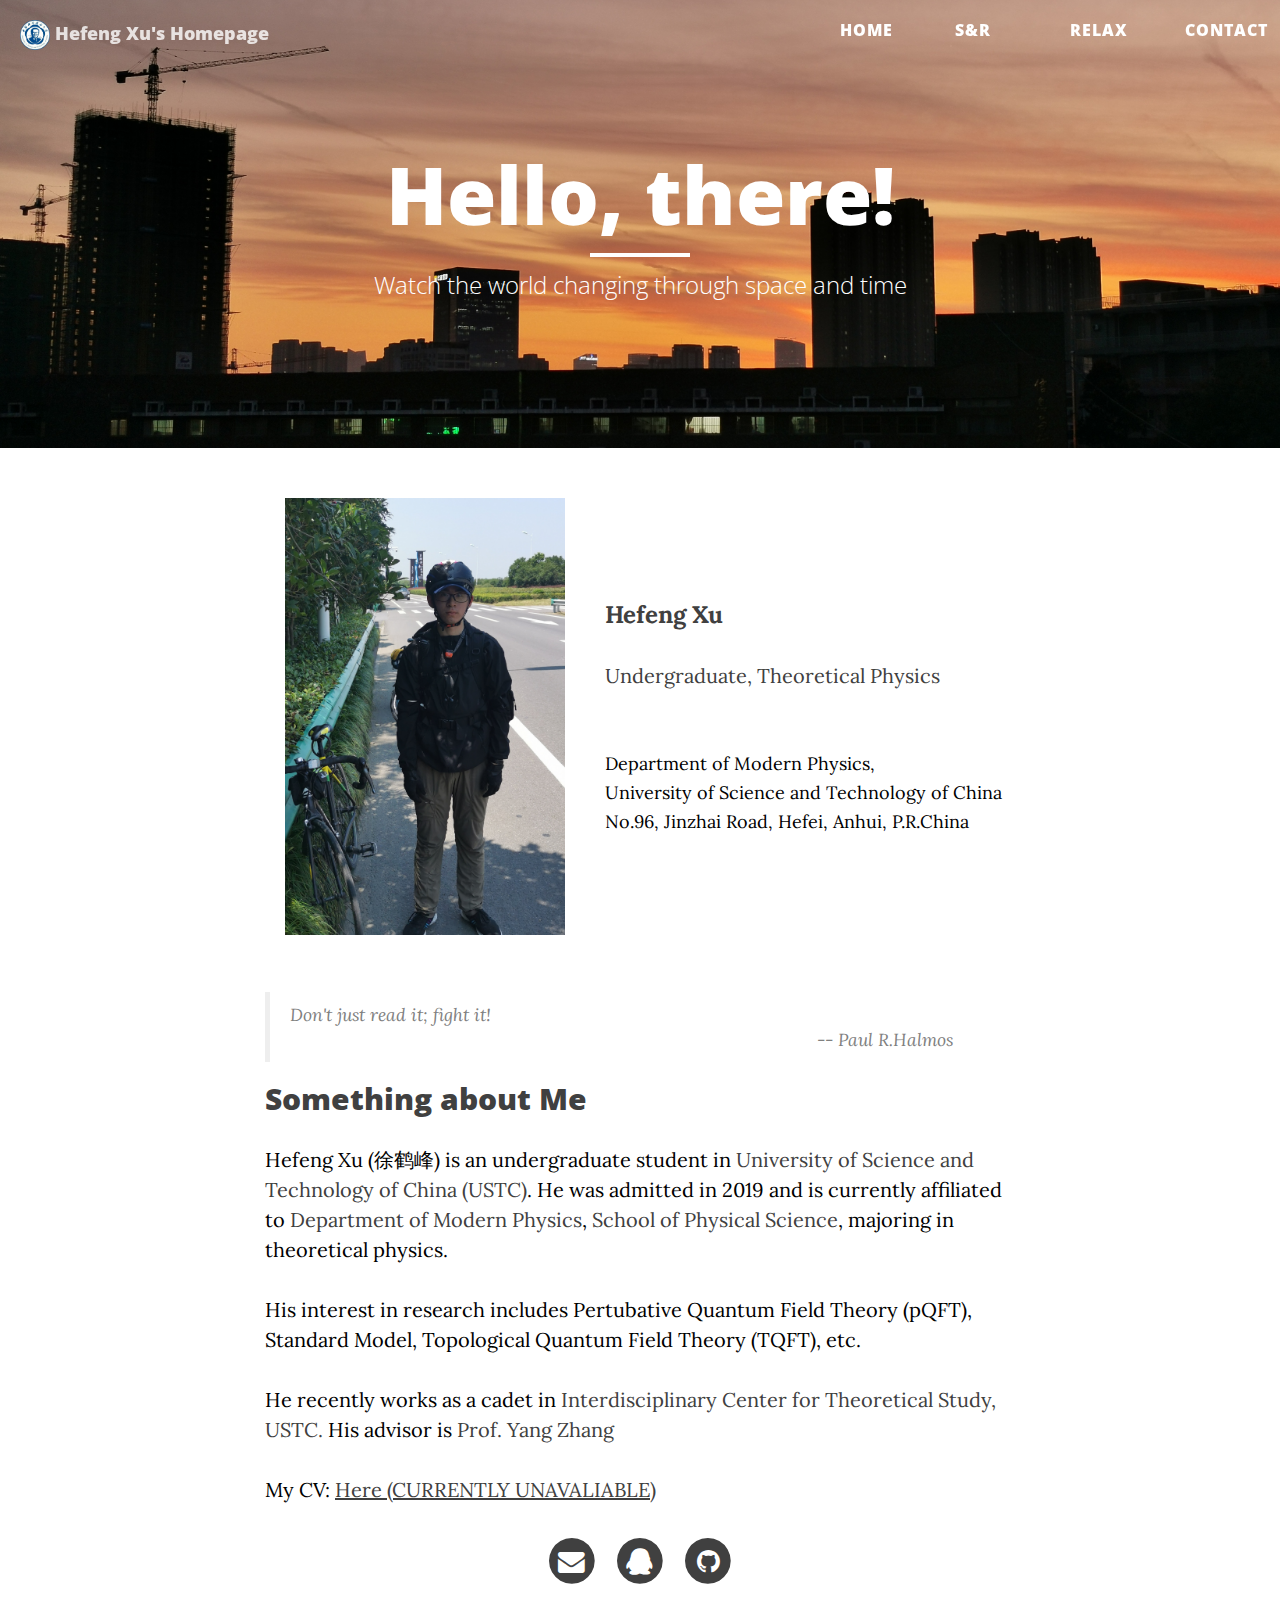
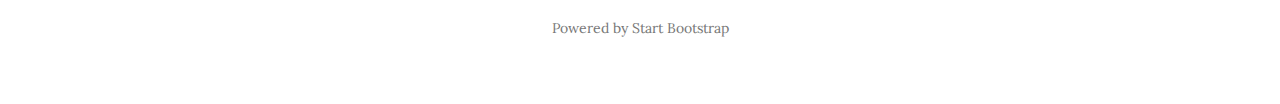
==== index.html @ b0796f43 "Add files via upload" ====
<!DOCTYPE html>
<html lang="en">

    <head>

        <meta charset="utf-8">
        <meta http-equiv="X-UA-Compatible" content="IE=edge">
        <meta name="viewport" content="width=device-width, initial-scale=1">
        <meta name="description" content="Homepage for Hefeng Xu,USTC">
        <meta name="author" content="Hefeng Xu">
        <link rel="shortcut icon" href="img/icon.png" type="image/x-icon">
    
        <title>Hefeng Xu's Homepage</title>
        <style>
            #bs-example-navbar-collapse-1 li{
                float: left;
                width: 115px;
                line-height:20px;
                text-align: center;
                position:relative;
                border:none;
            }
            #bs-example-navbar-collapse-1 li a {
                font-size:16px;
                display:block;
                outline:0;
                text-decoration:none; 
            }
    
            #bs-example-navbar-collapse-1 li:hover .dropdown_1column {
                left:0px;
                top:36px;
            }
            .dropdown_1column{ /* 下拉菜单边框颜色*/
                margin: 0px auto;
                position: absolute;
                left: -999em;
                text-align: left;
    
                border-top: none;
                width: 140px;
            }
            #bs-example-navbar-collapse-1 li:hover div a { /* 下拉菜单文字颜色*/
            font-size:12px
            ;color:#9999;
            }
            #bs-example-navbar-collapse-1 li:hover div a:hover{color:#e6f8e9;} /*下拉带单鼠标停留颜色*/
    
    
            #bs-example-navbar-collapse-1 li ul {
                list-style:none;padding:10px 5px;
            margin:0;
            }
            #bs-example-navbar-collapse-1 li ul li {
            font-size:12px;
            line-height:16px;
            position:relative;
            padding:0;margin:0;
            float:none;
            text-align:left;
            width:130px;
            }
            #bs-example-navbar-collapse-1 li ul li:hover {
            background:none;
            border:none;padding:0;
            margin:0;
            }
        </style>
        <!-- Bootstrap Core CSS -->
        <link href="css/bootstrap.min.css" rel="stylesheet">
    
        <!-- Custom CSS -->
        <link href="css/clean-blog.min.css" rel="stylesheet">
    
        <!-- Custom Fonts -->
        <link href="http://maxcdn.bootstrapcdn.com/font-awesome/4.1.0/css/font-awesome.min.css" rel="stylesheet" type="text/css">
        <link href='http://fonts.googleapis.com/css?family=Lora:400,700,400italic,700italic' rel='stylesheet' type='text/css'>
        <link href='http://fonts.googleapis.com/css?family=Open+Sans:300italic,400italic,600italic,700italic,800italic,400,300,600,700,800' rel='stylesheet' type='text/css'>
    
        <!-- HTML5 Shim and Respond.js IE8 support of HTML5 elements and media queries -->
        <!-- WARNING: Respond.js doesn't work if you view the page via file:// -->
        <!--[if lt IE 9]>
            <script src="https://oss.maxcdn.com/libs/html5shiv/3.7.0/html5shiv.js"></script>
            <script src="https://oss.maxcdn.com/libs/respond.js/1.4.2/respond.min.js"></script>
        <![endif]-->
    
    <!-- Google Analytics -->
    <script>
      (function(i,s,o,g,r,a,m){i['GoogleAnalyticsObject']=r;i[r]=i[r]||function(){
      (i[r].q=i[r].q||[]).push(arguments)},i[r].l=1*new Date();a=s.createElement(o),
      m=s.getElementsByTagName(o)[0];a.async=1;a.src=g;m.parentNode.insertBefore(a,m)
      })(window,document,'script','//www.google-analytics.com/analytics.js','ga');
    
      ga('create', 'UA-68269928-1', 'auto');
      ga('send', 'pageview');
    
    </script>
    <!-- End Google Analytics -->
    
    </head>
    
    <body>
    
        <!-- Navigation -->
        <nav class="navbar navbar-default navbar-custom navbar-fixed-top">
            <div class="container-fluid">
                <!-- Brand and toggle get grouped for better mobile display -->
                <div class="navbar-header page-scroll">
                    <button type="button" class="navbar-toggle" data-toggle="collapse" data-target="#bs-example-navbar-collapse-1">
                        <span class="sr-only">Toggle navigation</span>
                        <span class="icon-bar"></span>
                        <span class="icon-bar"></span>
                        <span class="icon-bar"></span>
                    </button>
                    <a class="navbar-brand" href="index.html"><div><img src=img/icon.png style="width:30px;height:30px;vertical-align:middle" alt="Hefeng Xu's Homepage"/>
        
                        Hefeng Xu's Homepage
                    </div></a>
                </div>
                
                    
                <!-- Collect the nav links, forms, and other content for toggling -->
                <div class="collapse navbar-collapse" id="bs-example-navbar-collapse-1">
                    <ul class="nav navbar-nav navbar-right">
                       <li><a class="navbar-nav" href="index.html">Home</a>
                        <div class="dropdown_1column">
                            <div class="col_1">
                                    <ul class="simple">
                                            <li><a href="index.html#ABOUT">About Me</a></li>
                                    </ul>
                            </div>
                       
                        </div>
                        </li>
                        <li>
                            <a class="navbar-nav" href="research.html">S&R</a>
                            <div class="dropdown_1column">
                                <div class="col_1">
                                        <ul class="simple">
                                                <li><a href="research.html#RESEARCH">Research Interests</a></li>
                                                <li><a href="research.html#SEMINARS">Seminars</a></li>
                                                <li><a href="research.html#TEACHING">Teaching</a></li>
                                                <li><a href="research.html#NOTES">Notes</a></li>
                                                <li><a href="research.html#PROJECTS">Projects</a></li>
                                                <li><a href="research.html#PUBLICATIONS">Publications</a></li>
                                                <li><a href="research.html#LINKS">Useful Links</a></li>
                                        </ul>
                                </div>
                           
                            </div>
                        </li>
                       <!-- <li> -->
                            <!-- <a href="gallery.html">Gallery</a> -->
                        <!-- </li> -->
                        <!-- <li> -->
                            <!-- <a href="#">Fun</a> -->
                        <!-- </li> -->
                       <li>
                            <a class="navbar-nav" href="relax.html">Relax</a>
                            <div class="dropdown_1column">
                                <div class="col_1">
                                        <ul class="simple">
                                                <li><a href="relax.html#PHOTO">Photographs</a></li>
                                                <li><a href="relax.html#LE">LE Fan</a></li>
                                                <li><a href="relax.html#Train">Trainholic</a></li>
                                        </ul>
                                </div>
                            </div>
                        </li>
                       <li>
                            <a class="navbar-nav" href="contact.html">Contact</a>
                            <div class="dropdown_1column">
                                <div class="col_1">
                                        <ul class="simple">
                                                <li><a href="contact.html#MAIL">Email</a></li>
                                                <li><a href="contact.html#GITHUB">Github</a></li>
                                                <li><a href="contact.html#SOCIAL">Social Media</a></li>
                                                <li><a href="contact.html#ADD">Address</a></li>
                                        </ul>
                                </div>
                            </div>
                        </li>
                    </ul>
                </div>
                <!-- /.navbar-collapse -->
            </div>
            <!-- /.container -->
        </nav>
    
        <!-- Page Header -->
        <!-- Set your background image for this header on the line below. -->
        <header class="intro-header" style="background-image: url('img/home.jpg')">
            <div class="container">
                <div class="row">
                    <div class="col-lg-8 col-lg-offset-2 col-md-10 col-md-offset-1">
                        <div class="site-heading">
                            <h1>Hello, there!</h1>
                            <hr class="small">
                            <span class="subheading">Watch the world changing through space and time</span>
                        </div>
                    </div>
                </div>
            </div>
        </header>
    
    
        <!-- Main Content -->
    <article>
            <div class="container">
                <div class="row">
                    <div class="col-lg-8 col-lg-offset-2 col-md-10 col-md-offset-1" id="ABOUT">
                    <table class="imgtable"><tr><td>
                        &emsp;<img src="photo/me.jpg" alt="My photo" width="280" /></a>&emsp;&emsp;</td>
                        <td align="left">
                        <div><b><font size="5">Hefeng Xu</font></b> <p></p>
                            Undergraduate, Theoretical Physics <p></p> <a href="https://mphy.ustc.edu.cn/"><font size="4" color="black"><br>Department of Modern Physics,</br> University of Science and Technology of China </font></a><br />
                        <a href="https://www.google.com/maps/place/Facebook/@37.485073,-122.1504711,17z/data=!3m1!4b1!4m5!3m4!1s0x808fbc96de8dc419:0x64979e438bf4e3a5!8m2!3d37.485073!4d-122.1482824"><font size="4" color="black">No.96, Jinzhai Road, Hefei, Anhui, P.R.China</font></a>
                        </div>
                   <!--      <p><font size="3">This site is mirrored at: </font></p>
                        <ul>
                            <li><a href="http://academic.hugochan.net"><font size="3" color="blue">http://academic.hugochan.net</font></a>
                            </li>
                            <li><a href="http://cs.rpi.edu/~cheny39"><font size="3" color="blue">http://cs.rpi.edu/~cheny39</font></a>
                            </li>
                        </ul> -->
                        </td></tr></table>
                    </div>
                    <div class="col-lg-8 col-lg-offset-2 col-md-10 col-md-offset-1">
                        <br/><br/>
                        <blockquote>
                       Don't just read it; fight it!
                        </br>&emsp;&emsp;&emsp;&emsp;&emsp;&emsp;&emsp;&emsp;&emsp;&emsp;&emsp;&emsp;&emsp;&emsp;&emsp;&emsp;&emsp;&emsp;&emsp;&emsp;&emsp;&emsp;&emsp;&emsp;&emsp;&emsp;&emsp;&emsp;&emsp;
                        -- Paul R.Halmos
                        </blockquote>
                        <h2>Something about Me</h2>
                        <font color="black"><p>Hefeng Xu (徐鹤峰) is an undergraduate student in <a href="https://ustc.edu.cn" style="text-decoration:none" color="black">University of Science and Technology of China (USTC)</a>. He was admitted in 2019 and is currently affiliated to <a href="https://mphy.ustc.edu.cn" style="text-decoration:none" color="black">Department of Modern Physics</a>, <a href="https://en.physics.ustc.edu.cn" style="text-decoration:none" color="black">School of Physical Science</a>, majoring in theoretical physics.</p>
                        <p>His interest in research includes Pertubative Quantum Field Theory (pQFT), Standard Model, Topological Quantum Field Theory (TQFT), etc. </p>
                        <p>He recently works as a cadet in <a href="http://icts.ustc.edu.cn/english/" style="text-decoration:none" color="black">Interdisciplinary Center for Theoretical Study, USTC.</a> His advisor is <a href="http://staff.ustc.edu.cn/yzhphy" style="text-decoration:none" color="black">Prof. Yang Zhang</a></p>
                        <p>My CV: <a href="file/CV.pdf">Here (CURRENTLY UNAVALIABLE)</a></p>
                    </div>   
    
        <!-- Footer -->
        <footer>
            <div class="container">
                <div class="row">
                    <div class="col-lg-8 col-lg-offset-2 col-md-10 col-md-offset-1">
                        <ul class="list-inline text-center">
                            <li>
                                <a href="mailto:rwinters@mail.ustc.edu.cn" title="rwinters@mail.ustc.edu.cn">
                                    <span class="fa-stack fa-lg">
                                        <i class="fa fa-circle fa-stack-2x"></i>
                                        <i class="fa fa-envelope fa-stack-1x fa-inverse"></i>
                                    </span>
                                </a>
                            </li>
                                <li>
                                <a href="#" title="Classified!">
                                    <span class="fa-stack fa-lg">
                                        <i class="fa fa-circle fa-stack-2x"></i>
                                        <i class="fa fa-qq fa-stack-1x fa-inverse"></i>
                                    </span>
                                </a>
                            </li>
                            <li>
                                <a href="https://github.com/RWUSTC?tab=repositories">
                                    <span class="fa-stack fa-lg">
                                        <i class="fa fa-circle fa-stack-2x"></i>
                                        <i class="fa fa-github fa-stack-1x fa-inverse"></i>
                                    </span>
                                </a>
                            </li>
                        </ul>
                        <p class="copyright text-muted">Powered by Start Bootstrap</p>
                        <!-- Page last modified on September 24, 2015 -->
                    </div>
                </div>
            </div>
        </footer>
    
        <!-- jQuery -->
        <script src="js/jquery.js"></script>
    
        <!-- Bootstrap Core JavaScript -->
        <script src="js/bootstrap.min.js"></script>
    
        <!-- Custom Theme JavaScript -->
        <script src="js/clean-blog.min.js"></script>
    
    </body>
    
    </html>
---- css/clean-blog.min.css ----
/*!
 * Clean Blog v1.0.0 (http://startbootstrap.com)
 * Copyright 2014 Start Bootstrap
 * Licensed under Apache 2.0 (https://github.com/IronSummitMedia/startbootstrap/blob/gh-pages/LICENSE)
 */

body{font-family:Lora,'Times New Roman',serif;font-size:20px;color:#404040}p{line-height:1.5;margin:30px 0}p a{text-decoration:underline}h1,h2,h3,h4,h5,h6{font-family:'Open Sans','Helvetica Neue',Helvetica,Arial,sans-serif;font-weight:800}a{color:#404040}a:hover,a:focus{color:#0085a1}a img:hover,a img:focus{cursor:zoom-in}blockquote{color:gray;font-style:italic}hr.small{max-width:100px;margin:15px auto;border-width:4px;border-color:#fff}.navbar-custom{position:absolute;top:0;left:0;width:100%;z-index:3;font-family:'Open Sans','Helvetica Neue',Helvetica,Arial,sans-serif}.navbar-custom .navbar-brand{font-weight:800}.navbar-custom .nav li a{text-transform:uppercase;font-size:12px;font-weight:800;letter-spacing:1px}@media only screen and (min-width:768px){.navbar-custom{background:0 0;border-bottom:1px solid transparent}.navbar-custom .navbar-brand{color:#fff;padding:20px}.navbar-custom .navbar-brand:hover,.navbar-custom .navbar-brand:focus{color:rgba(255,255,255,.8)}.navbar-custom .nav li a{color:#fff;padding:20px}.navbar-custom .nav li a:hover,.navbar-custom .nav li a:focus{color:rgba(255,255,255,.8)}}@media only screen and (min-width:1170px){.navbar-custom{-webkit-transition:background-color .3s;-moz-transition:background-color .3s;transition:background-color .3s;-webkit-transform:translate3d(0,0,0);-moz-transform:translate3d(0,0,0);-ms-transform:translate3d(0,0,0);-o-transform:translate3d(0,0,0);transform:translate3d(0,0,0);-webkit-backface-visibility:hidden;backface-visibility:hidden}.navbar-custom.is-fixed{position:fixed;top:-61px;background-color:rgba(255,255,255,.9);border-bottom:1px solid #f2f2f2;-webkit-transition:-webkit-transform .3s;-moz-transition:-moz-transform .3s;transition:transform .3s}.navbar-custom.is-fixed .navbar-brand{color:#404040}.navbar-custom.is-fixed .navbar-brand:hover,.navbar-custom.is-fixed .navbar-brand:focus{color:#0085a1}.navbar-custom.is-fixed .nav li a{color:#404040}.navbar-custom.is-fixed .nav li a:hover,.navbar-custom.is-fixed .nav li a:focus{color:#0085a1}.navbar-custom.is-visible{-webkit-transform:translate3d(0,100%,0);-moz-transform:translate3d(0,100%,0);-ms-transform:translate3d(0,100%,0);-o-transform:translate3d(0,100%,0);transform:translate3d(0,100%,0)}}.intro-header{background-color:gray;background:no-repeat center center;background-attachment:scroll;-webkit-background-size:cover;-moz-background-size:cover;background-size:cover;-o-background-size:cover;margin-bottom:50px}.intro-header .site-heading,.intro-header .post-heading,.intro-header .page-heading{padding:100px 0 50px;color:#fff}@media only screen and (min-width:768px){.intro-header .site-heading,.intro-header .post-heading,.intro-header .page-heading{padding:150px 0}}.intro-header .site-heading,.intro-header .page-heading{text-align:center}.intro-header .site-heading h1,.intro-header .page-heading h1{margin-top:0;font-size:50px}.intro-header .site-heading .subheading,.intro-header .page-heading .subheading{font-size:24px;line-height:1.1;display:block;font-family:'Open Sans','Helvetica Neue',Helvetica,Arial,sans-serif;font-weight:300;margin:10px 0 0}@media only screen and (min-width:768px){.intro-header .site-heading h1,.intro-header .page-heading h1{font-size:80px}}.intro-header .post-heading h1{font-size:35px}.intro-header .post-heading .subheading,.intro-header .post-heading .meta{line-height:1.1;display:block}.intro-header .post-heading .subheading{font-family:'Open Sans','Helvetica Neue',Helvetica,Arial,sans-serif;font-size:24px;margin:10px 0 30px;font-weight:600}.intro-header .post-heading .meta{font-family:Lora,'Times New Roman',serif;font-style:italic;font-weight:300;font-size:20px}.intro-header .post-heading .meta a{color:#fff}@media only screen and (min-width:768px){.intro-header .post-heading h1{font-size:55px}.intro-header .post-heading .subheading{font-size:30px}}.post-preview>a{color:#404040}.post-preview>a:hover,.post-preview>a:focus{text-decoration:none;color:#0085a1}.post-preview>a>.post-title{font-size:30px;margin-top:30px;margin-bottom:10px}.post-preview>a>.post-subtitle{margin:0;font-weight:300;margin-bottom:10px}.post-preview>.post-meta{color:gray;font-size:18px;font-style:italic;margin-top:0}.post-preview>.post-meta>a{text-decoration:none;color:#404040}.post-preview>.post-meta>a:hover,.post-preview>.post-meta>a:focus{color:#0085a1;text-decoration:underline}@media only screen and (min-width:768px){.post-preview>a>.post-title{font-size:36px}}.section-heading{font-size:36px;margin-top:60px;font-weight:700}.caption{text-align:center;font-size:14px;padding:10px;font-style:italic;margin:0;display:block;border-bottom-right-radius:5px;border-bottom-left-radius:5px}footer{padding:50px 0 65px}footer .list-inline{margin:0;padding:0}footer .copyright{font-size:14px;text-align:center;margin-bottom:0}.floating-label-form-group{font-size:14px;position:relative;margin-bottom:0;padding-bottom:.5em;border-bottom:1px solid #eee}.floating-label-form-group input,.floating-label-form-group textarea{z-index:1;position:relative;padding-right:0;padding-left:0;border:none;border-radius:0;font-size:1.5em;background:0 0;box-shadow:none!important;resize:none}.floating-label-form-group label{display:block;z-index:0;position:relative;top:2em;margin:0;font-size:.85em;line-height:1.764705882em;vertical-align:middle;vertical-align:baseline;opacity:0;-webkit-transition:top .3s ease,opacity .3s ease;-moz-transition:top .3s ease,opacity .3s ease;-ms-transition:top .3s ease,opacity .3s ease;transition:top .3s ease,opacity .3s ease}.floating-label-form-group::not(:first-child){padding-left:14px;border-left:1px solid #eee}.floating-label-form-group-with-value label{top:0;opacity:1}.floating-label-form-group-with-focus label{color:#0085a1}form .row:first-child .floating-label-form-group{border-top:1px solid #eee}.btn{font-family:'Open Sans','Helvetica Neue',Helvetica,Arial,sans-serif;text-transform:uppercase;font-size:14px;font-weight:800;letter-spacing:1px;border-radius:0;padding:15px 25px}.btn-lg{font-size:16px;padding:25px 35px}.btn-default:hover,.btn-default:focus{background-color:#0085a1;border:1px solid #0085a1;color:#fff}.pager{margin:20px 0 0}.pager li>a,.pager li>span{font-family:'Open Sans','Helvetica Neue',Helvetica,Arial,sans-serif;text-transform:uppercase;font-size:14px;font-weight:800;letter-spacing:1px;padding:15px 25px;background-color:#fff;border-radius:0}.pager li>a:hover,.pager li>a:focus{color:#fff;background-color:#0085a1;border:1px solid #0085a1}.pager .disabled>a,.pager .disabled>a:hover,.pager .disabled>a:focus,.pager .disabled>span{color:gray;background-color:#404040;cursor:not-allowed}::-moz-selection{color:#fff;text-shadow:none;background:#0085a1}::selection{color:#fff;text-shadow:none;background:#0085a1}img::selection{color:#fff;background:0 0}img::-moz-selection{color:#fff;background:0 0}body{webkit-tap-highlight-color:#0085a1}
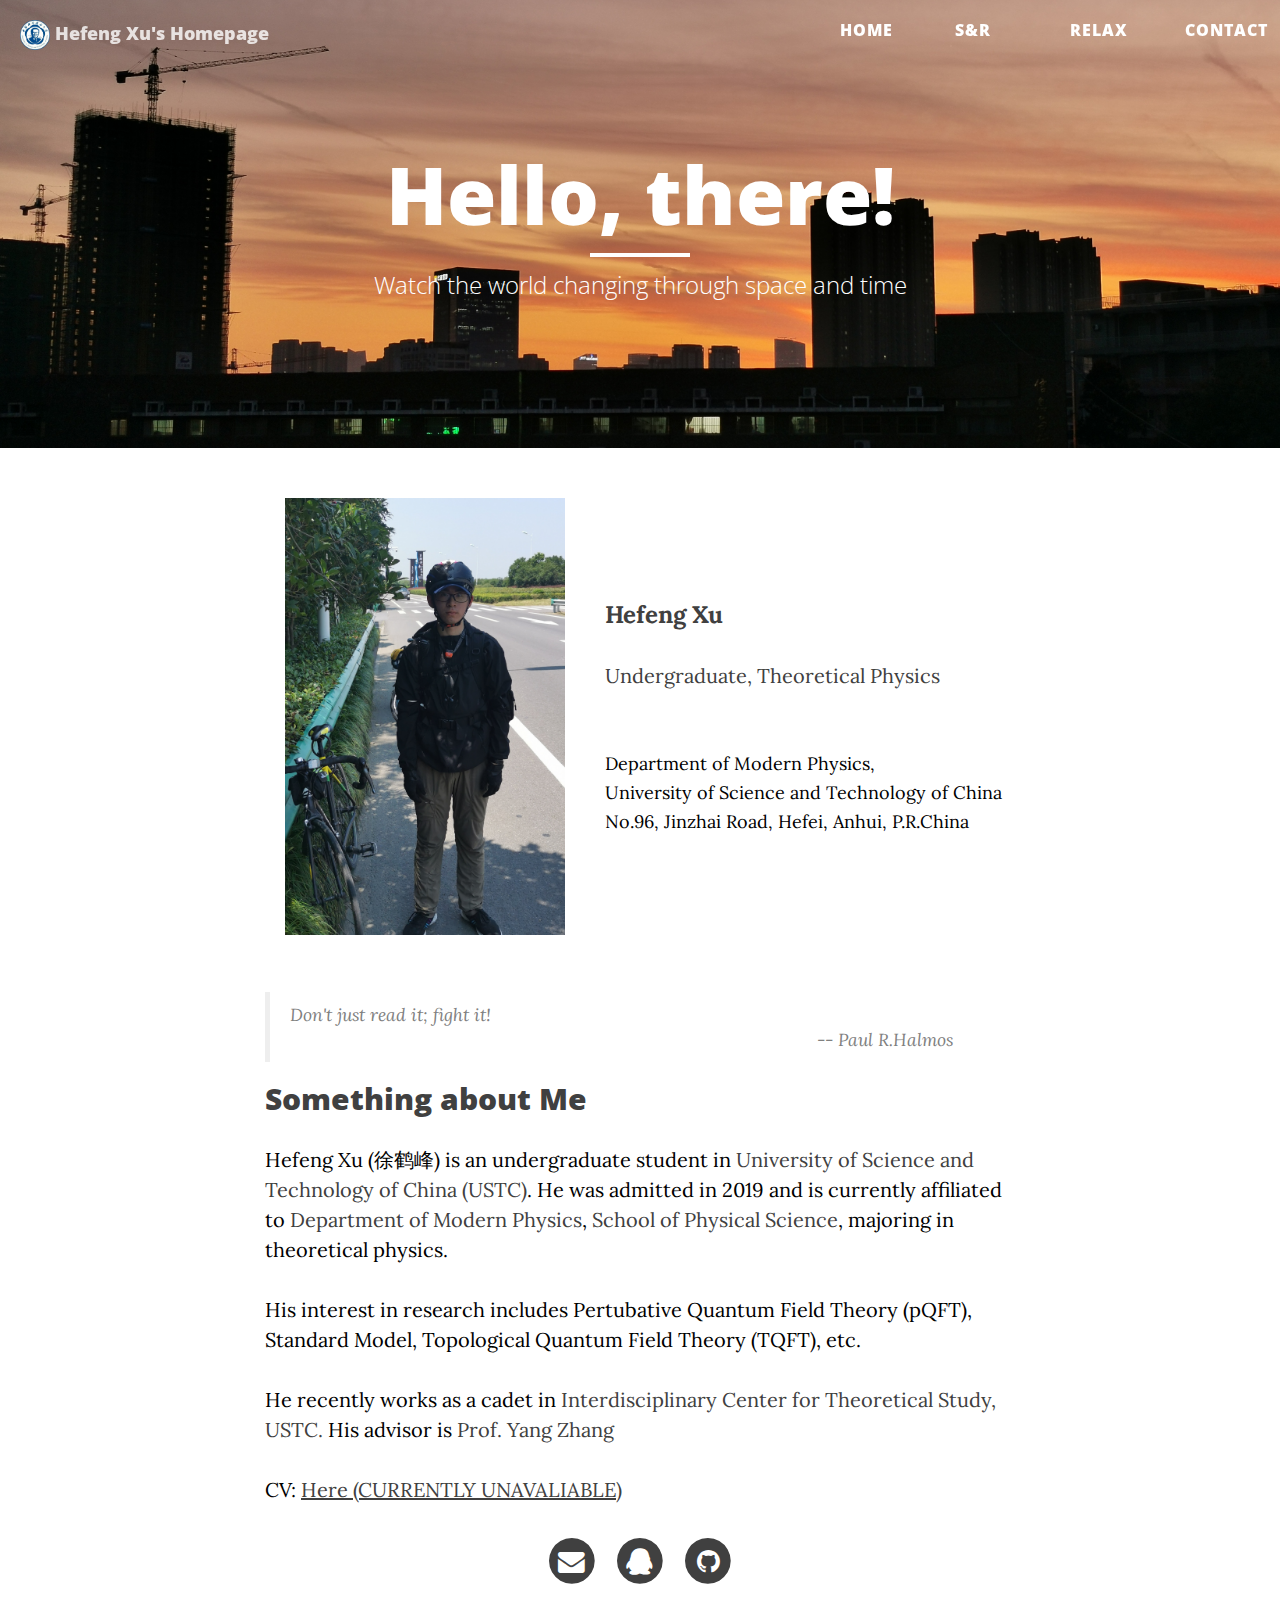
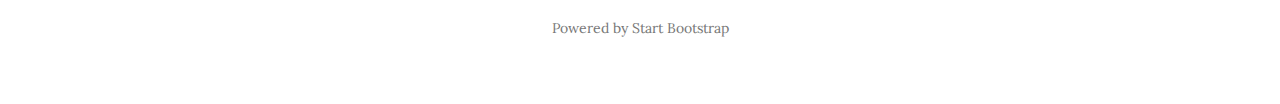
==== commit 42ff526b: "Update index.html" ====
--- a/index.html
+++ b/index.html
@@ -73,9 +73,9 @@
         <link href="css/clean-blog.min.css" rel="stylesheet">
     
         <!-- Custom Fonts -->
-        <link href="http://maxcdn.bootstrapcdn.com/font-awesome/4.1.0/css/font-awesome.min.css" rel="stylesheet" type="text/css">
-        <link href='http://fonts.googleapis.com/css?family=Lora:400,700,400italic,700italic' rel='stylesheet' type='text/css'>
-        <link href='http://fonts.googleapis.com/css?family=Open+Sans:300italic,400italic,600italic,700italic,800italic,400,300,600,700,800' rel='stylesheet' type='text/css'>
+        <link href="https://maxcdn.bootstrapcdn.com/font-awesome/4.1.0/css/font-awesome.min.css" rel="stylesheet" type="text/css">
+        <link href='https://fonts.googleapis.com/css?family=Lora:400,700,400italic,700italic' rel='stylesheet' type='text/css'>
+        <link href='https://fonts.googleapis.com/css?family=Open+Sans:300italic,400italic,600italic,700italic,800italic,400,300,600,700,800' rel='stylesheet' type='text/css'>
     
         <!-- HTML5 Shim and Respond.js IE8 support of HTML5 elements and media queries -->
         <!-- WARNING: Respond.js doesn't work if you view the page via file:// -->
@@ -236,7 +236,7 @@
                         <font color="black"><p>Hefeng Xu (徐鹤峰) is an undergraduate student in <a href="https://ustc.edu.cn" style="text-decoration:none" color="black">University of Science and Technology of China (USTC)</a>. He was admitted in 2019 and is currently affiliated to <a href="https://mphy.ustc.edu.cn" style="text-decoration:none" color="black">Department of Modern Physics</a>, <a href="https://en.physics.ustc.edu.cn" style="text-decoration:none" color="black">School of Physical Science</a>, majoring in theoretical physics.</p>
                         <p>His interest in research includes Pertubative Quantum Field Theory (pQFT), Standard Model, Topological Quantum Field Theory (TQFT), etc. </p>
                         <p>He recently works as a cadet in <a href="http://icts.ustc.edu.cn/english/" style="text-decoration:none" color="black">Interdisciplinary Center for Theoretical Study, USTC.</a> His advisor is <a href="http://staff.ustc.edu.cn/yzhphy" style="text-decoration:none" color="black">Prof. Yang Zhang</a></p>
-                        <p>My CV: <a href="file/CV.pdf">Here (CURRENTLY UNAVALIABLE)</a></p>
+                        <p>CV: <a href="file/CV.pdf">Here (CURRENTLY UNAVALIABLE)</a></p>
                     </div>   
     
         <!-- Footer -->
@@ -289,4 +289,4 @@
     </body>
     
     </html>
-    +    
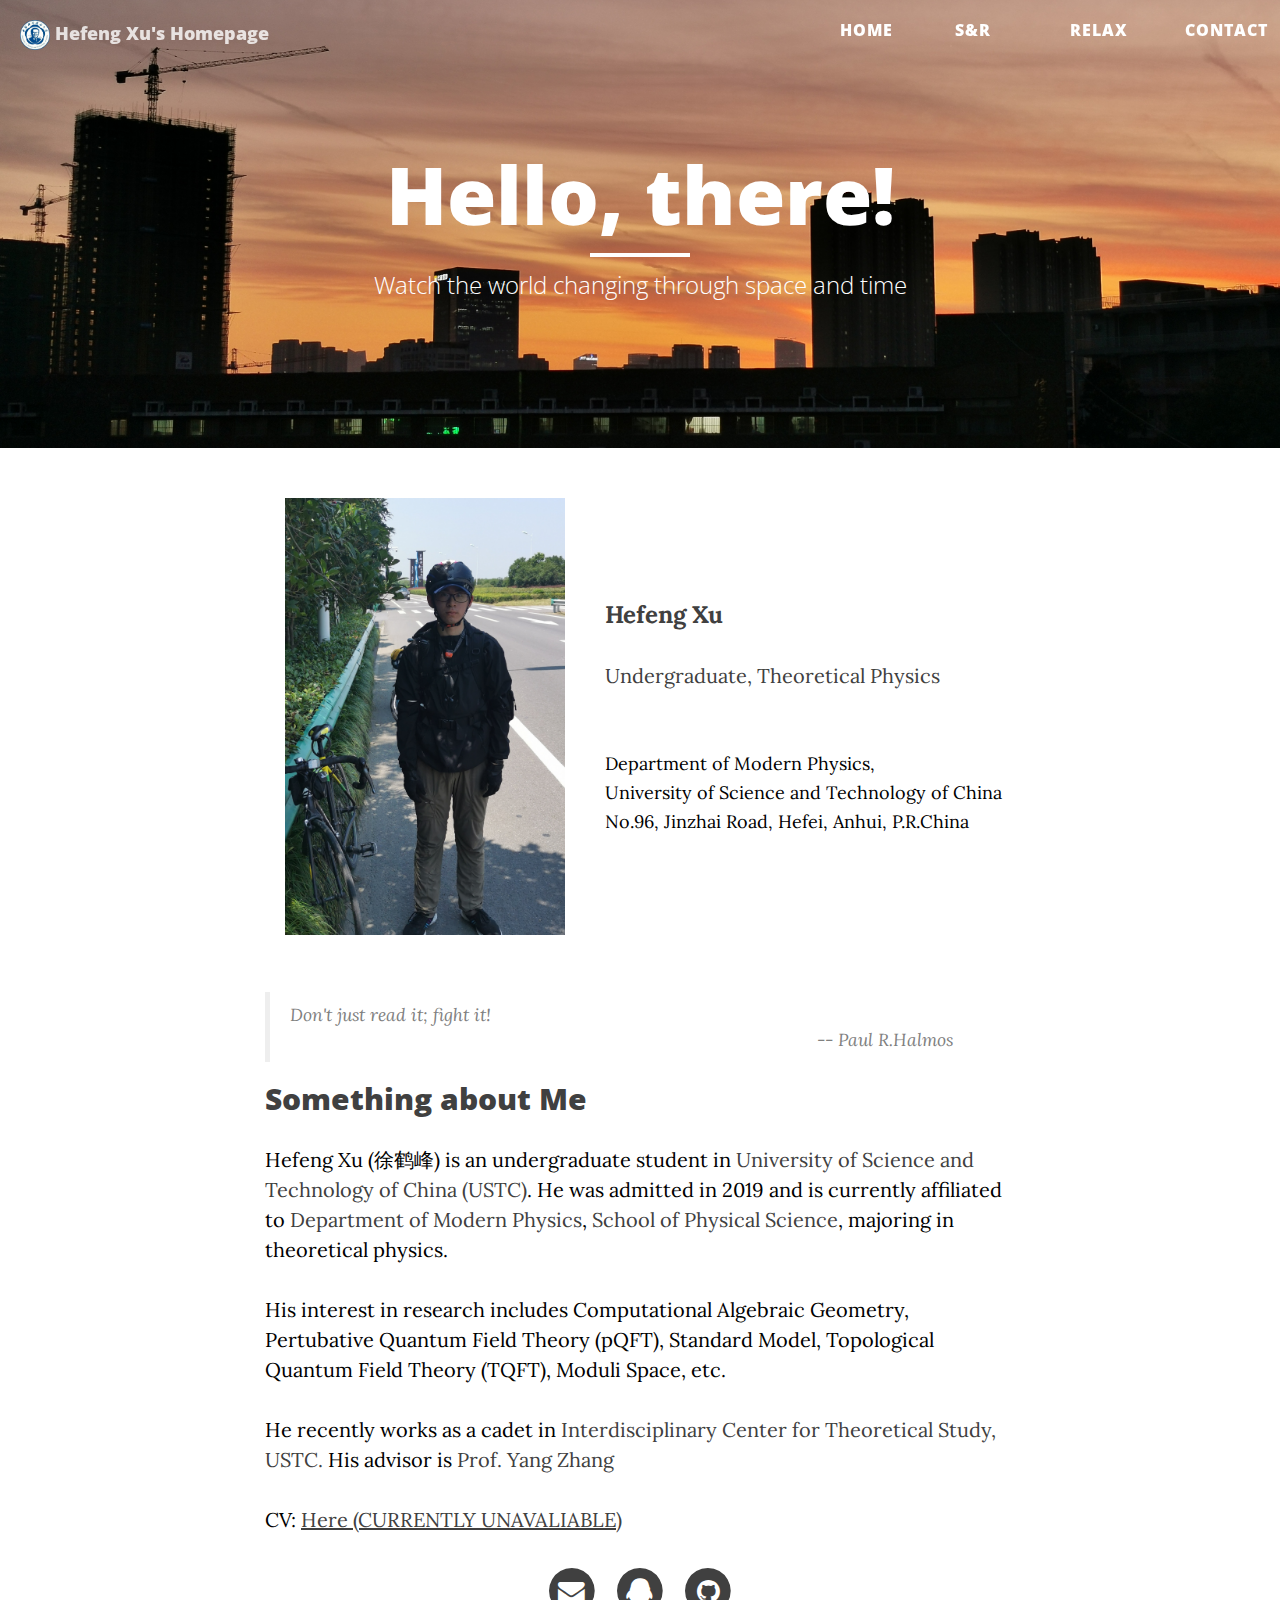
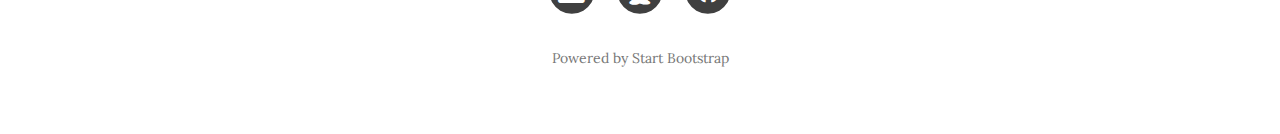
==== commit 5a91f3ec: "Update index.html" ====
--- a/index.html
+++ b/index.html
@@ -234,7 +234,7 @@
                         </blockquote>
                         <h2>Something about Me</h2>
                         <font color="black"><p>Hefeng Xu (徐鹤峰) is an undergraduate student in <a href="https://ustc.edu.cn" style="text-decoration:none" color="black">University of Science and Technology of China (USTC)</a>. He was admitted in 2019 and is currently affiliated to <a href="https://mphy.ustc.edu.cn" style="text-decoration:none" color="black">Department of Modern Physics</a>, <a href="https://en.physics.ustc.edu.cn" style="text-decoration:none" color="black">School of Physical Science</a>, majoring in theoretical physics.</p>
-                        <p>His interest in research includes Pertubative Quantum Field Theory (pQFT), Standard Model, Topological Quantum Field Theory (TQFT), etc. </p>
+                        <p>His interest in research includes Computational Algebraic Geometry, Pertubative Quantum Field Theory (pQFT), Standard Model, Topological Quantum Field Theory (TQFT), Moduli Space, etc. </p>
                         <p>He recently works as a cadet in <a href="http://icts.ustc.edu.cn/english/" style="text-decoration:none" color="black">Interdisciplinary Center for Theoretical Study, USTC.</a> His advisor is <a href="http://staff.ustc.edu.cn/yzhphy" style="text-decoration:none" color="black">Prof. Yang Zhang</a></p>
                         <p>CV: <a href="file/CV.pdf">Here (CURRENTLY UNAVALIABLE)</a></p>
                     </div>   
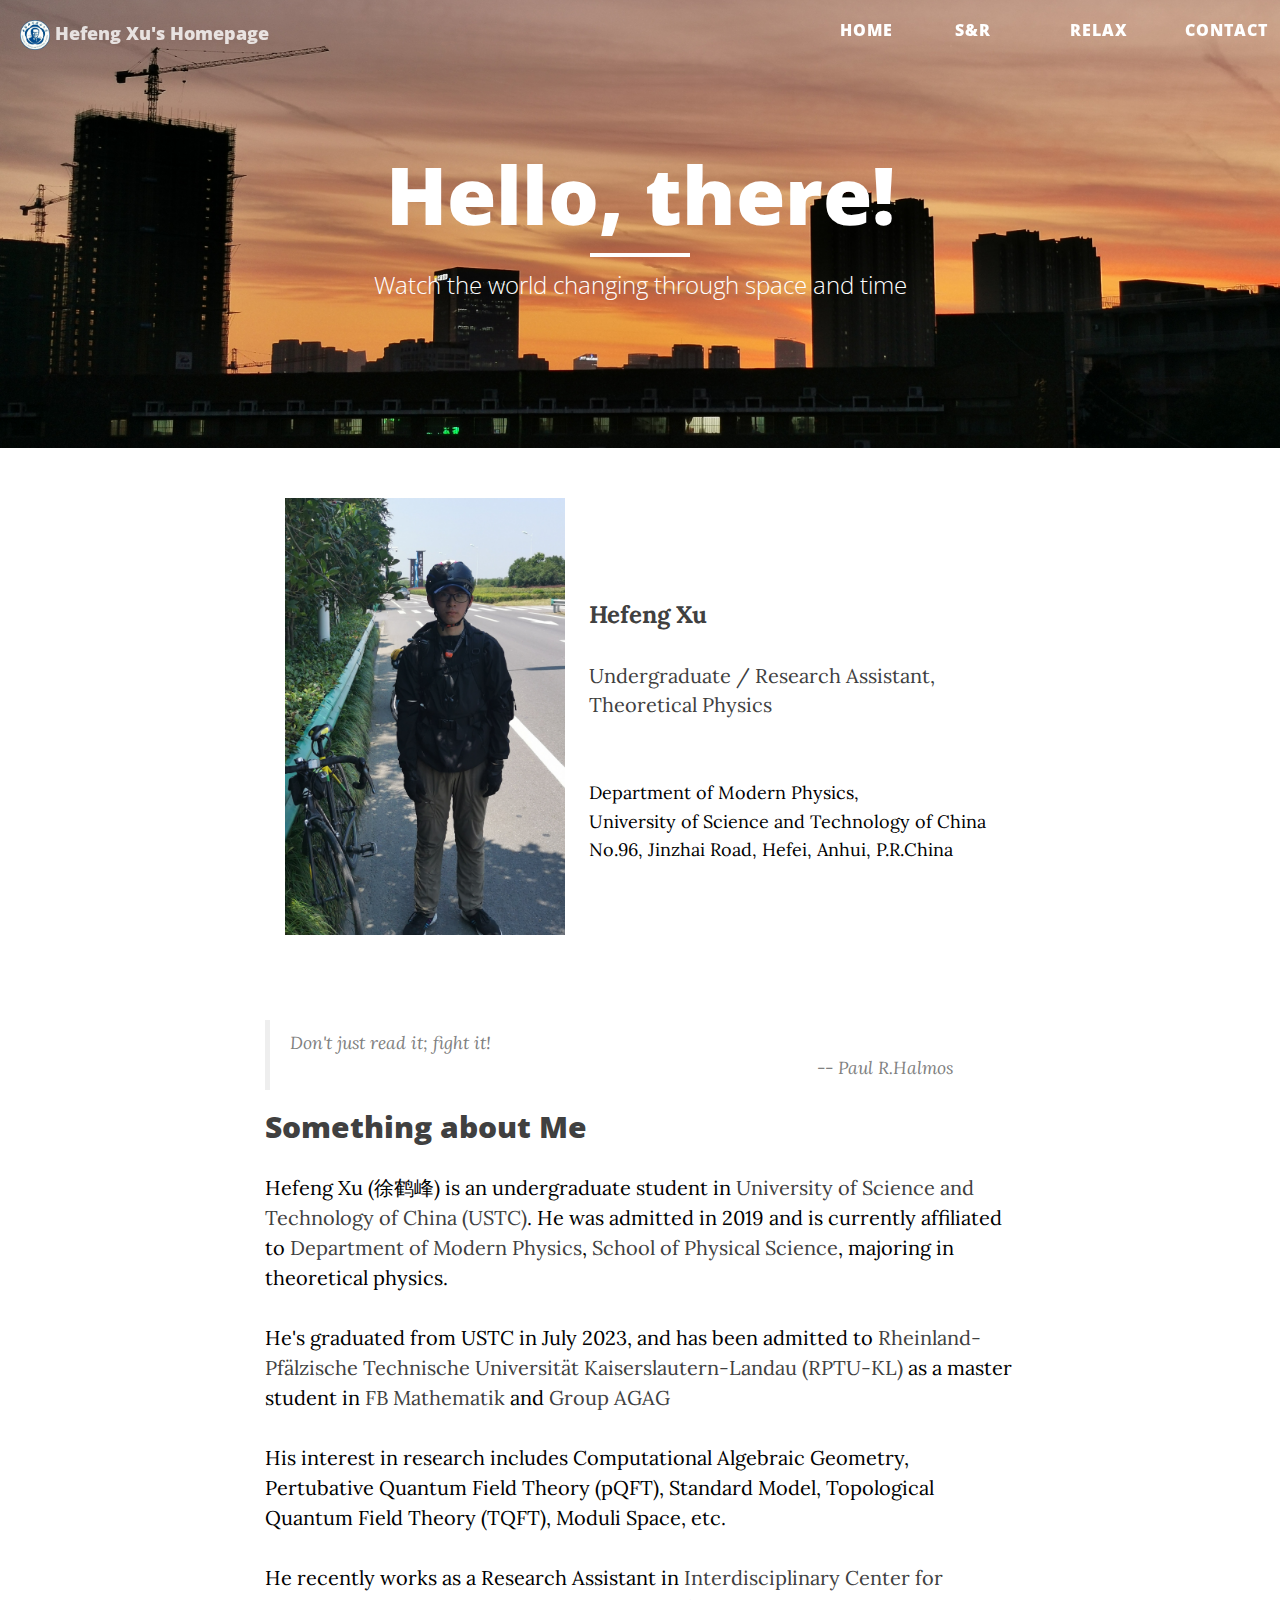
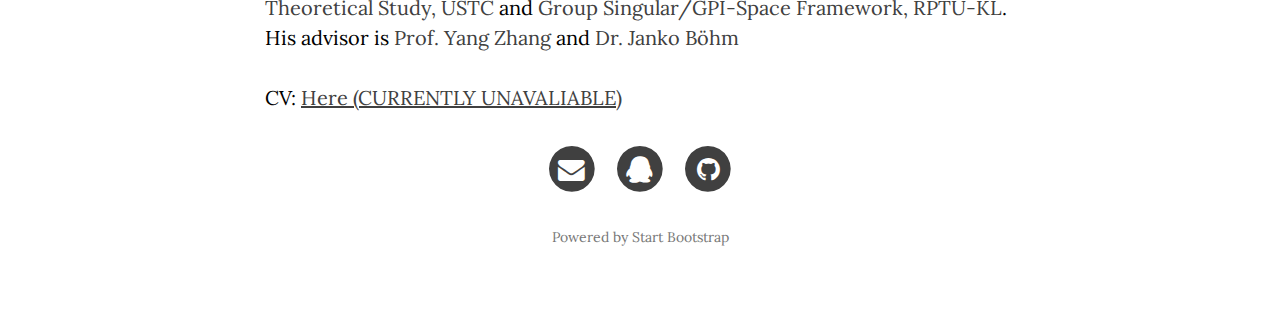
==== commit a7453eca: "new file:   gallery/_MG_2068.JPG 	new file:   gallery/_MG_2087.JPG 	new file:   gallery/_MG_2129.JPG" ====
--- a/index.html
+++ b/index.html
@@ -213,7 +213,7 @@
                         &emsp;<img src="photo/me.jpg" alt="My photo" width="280" /></a>&emsp;&emsp;</td>
                         <td align="left">
                         <div><b><font size="5">Hefeng Xu</font></b> <p></p>
-                            Undergraduate, Theoretical Physics <p></p> <a href="https://mphy.ustc.edu.cn/"><font size="4" color="black"><br>Department of Modern Physics,</br> University of Science and Technology of China </font></a><br />
+                            Undergraduate / Research Assistant, Theoretical Physics <p></p> <a href="https://mphy.ustc.edu.cn/"><font size="4" color="black"><br>Department of Modern Physics,</br> University of Science and Technology of China </font></a><br />
                         <a href="https://www.google.com/maps/place/Facebook/@37.485073,-122.1504711,17z/data=!3m1!4b1!4m5!3m4!1s0x808fbc96de8dc419:0x64979e438bf4e3a5!8m2!3d37.485073!4d-122.1482824"><font size="4" color="black">No.96, Jinzhai Road, Hefei, Anhui, P.R.China</font></a>
                         </div>
                    <!--      <p><font size="3">This site is mirrored at: </font></p>
@@ -234,8 +234,9 @@
                         </blockquote>
                         <h2>Something about Me</h2>
                         <font color="black"><p>Hefeng Xu (徐鹤峰) is an undergraduate student in <a href="https://ustc.edu.cn" style="text-decoration:none" color="black">University of Science and Technology of China (USTC)</a>. He was admitted in 2019 and is currently affiliated to <a href="https://mphy.ustc.edu.cn" style="text-decoration:none" color="black">Department of Modern Physics</a>, <a href="https://en.physics.ustc.edu.cn" style="text-decoration:none" color="black">School of Physical Science</a>, majoring in theoretical physics.</p>
+                        <p>He's graduated from USTC in July 2023, and has been admitted to <a href="https://rptu.de" style="text-decoration:none" color="black">Rheinland-Pfälzische Technische Universität Kaiserslautern-Landau (RPTU-KL)</a> as a master student in <a href="https://math.rptu.de" style="text-decoration:none" color="black">FB Mathematik</a> and <a href="https://math.rptu.de/ags/agag/" style="text-decoration:none" color="black">Group AGAG</a></p>
                         <p>His interest in research includes Computational Algebraic Geometry, Pertubative Quantum Field Theory (pQFT), Standard Model, Topological Quantum Field Theory (TQFT), Moduli Space, etc. </p>
-                        <p>He recently works as a cadet in <a href="http://icts.ustc.edu.cn/english/" style="text-decoration:none" color="black">Interdisciplinary Center for Theoretical Study, USTC.</a> His advisor is <a href="http://staff.ustc.edu.cn/yzhphy" style="text-decoration:none" color="black">Prof. Yang Zhang</a></p>
+                        <p>He recently works as a Research Assistant in <a href="http://icts.ustc.edu.cn/english/" style="text-decoration:none" color="black">Interdisciplinary Center for Theoretical Study, USTC</a> and <a href="https://agag-jboehm.math.rptu.de/~boehm/singulargpispace/" style="text-decoration:none" color="black">Group Singular/GPI-Space Framework, RPTU-KL</a>. His advisor is <a href="http://staff.ustc.edu.cn/yzhphy" style="text-decoration:none" color="black">Prof. Yang Zhang</a> and <a href="https://agag-jboehm.math.rptu.de/~boehm/" style="text-decoration:none" color="black">Dr. Janko Böhm</a></p>
                         <p>CV: <a href="file/CV.pdf">Here (CURRENTLY UNAVALIABLE)</a></p>
                     </div>   
     
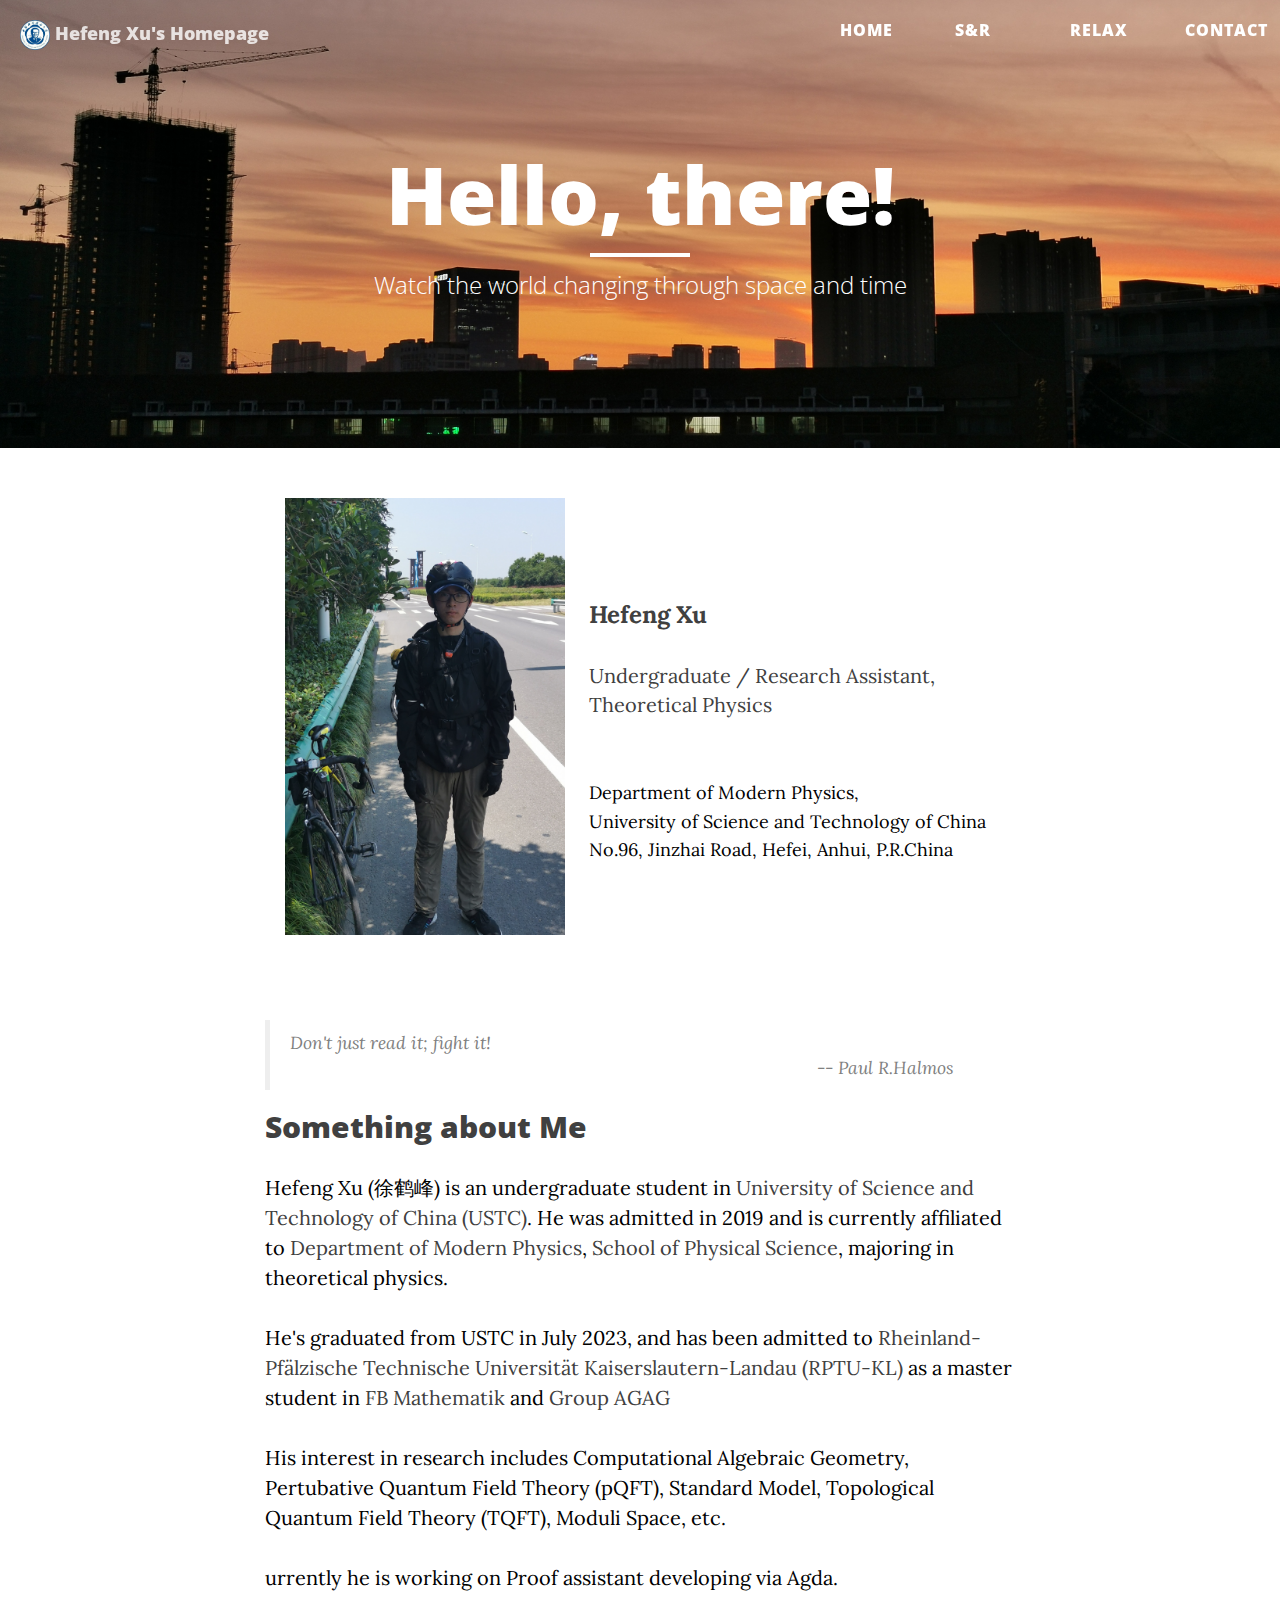
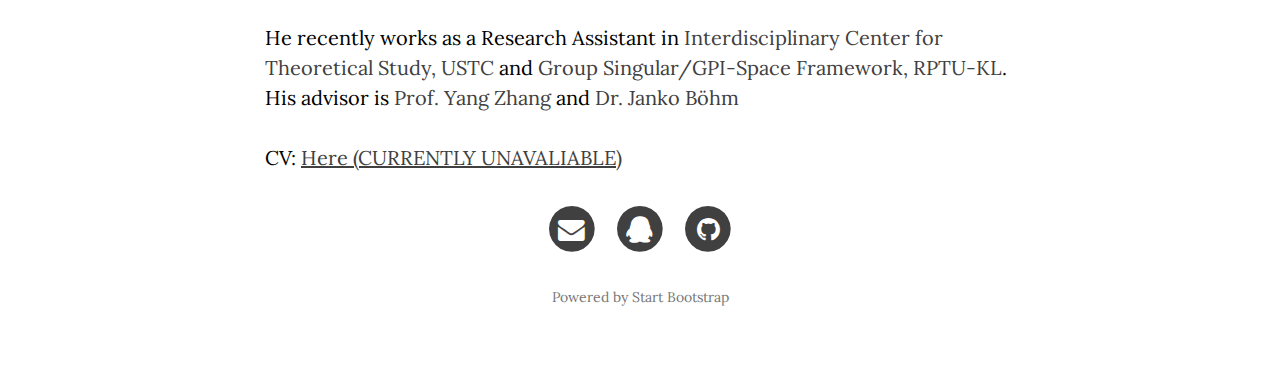
==== commit 5f07aec1: "Update index.html" ====
--- a/index.html
+++ b/index.html
@@ -236,6 +236,7 @@
                         <font color="black"><p>Hefeng Xu (徐鹤峰) is an undergraduate student in <a href="https://ustc.edu.cn" style="text-decoration:none" color="black">University of Science and Technology of China (USTC)</a>. He was admitted in 2019 and is currently affiliated to <a href="https://mphy.ustc.edu.cn" style="text-decoration:none" color="black">Department of Modern Physics</a>, <a href="https://en.physics.ustc.edu.cn" style="text-decoration:none" color="black">School of Physical Science</a>, majoring in theoretical physics.</p>
                         <p>He's graduated from USTC in July 2023, and has been admitted to <a href="https://rptu.de" style="text-decoration:none" color="black">Rheinland-Pfälzische Technische Universität Kaiserslautern-Landau (RPTU-KL)</a> as a master student in <a href="https://math.rptu.de" style="text-decoration:none" color="black">FB Mathematik</a> and <a href="https://math.rptu.de/ags/agag/" style="text-decoration:none" color="black">Group AGAG</a></p>
                         <p>His interest in research includes Computational Algebraic Geometry, Pertubative Quantum Field Theory (pQFT), Standard Model, Topological Quantum Field Theory (TQFT), Moduli Space, etc. </p>
+                        <p>urrently he is working on Proof assistant developing via Agda. </p>
                         <p>He recently works as a Research Assistant in <a href="http://icts.ustc.edu.cn/english/" style="text-decoration:none" color="black">Interdisciplinary Center for Theoretical Study, USTC</a> and <a href="https://agag-jboehm.math.rptu.de/~boehm/singulargpispace/" style="text-decoration:none" color="black">Group Singular/GPI-Space Framework, RPTU-KL</a>. His advisor is <a href="http://staff.ustc.edu.cn/yzhphy" style="text-decoration:none" color="black">Prof. Yang Zhang</a> and <a href="https://agag-jboehm.math.rptu.de/~boehm/" style="text-decoration:none" color="black">Dr. Janko Böhm</a></p>
                         <p>CV: <a href="file/CV.pdf">Here (CURRENTLY UNAVALIABLE)</a></p>
                     </div>   
